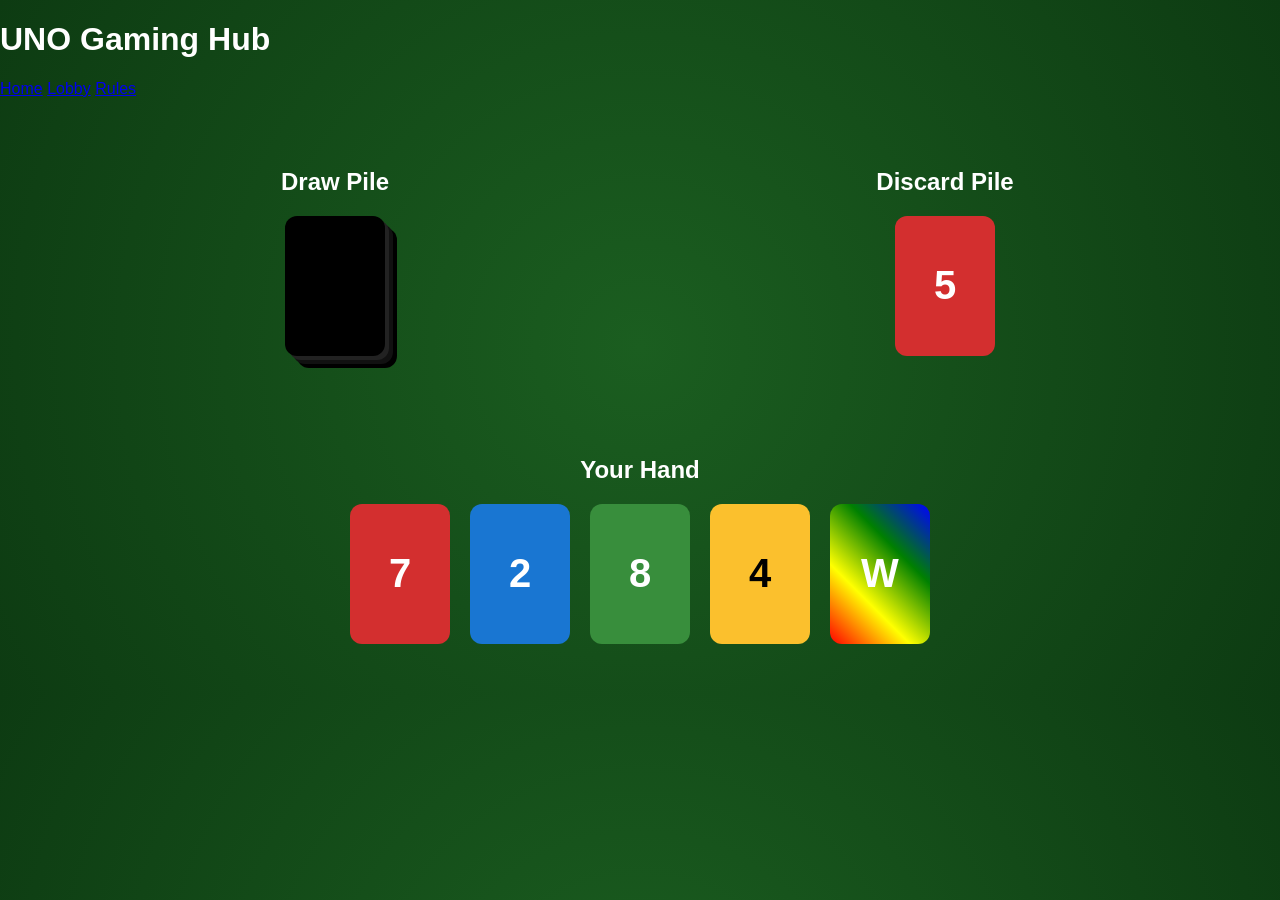
==== deck-table.html @ b7322605 "Added deck table page" ====
<!DOCTYPE html>
<html lang="en">
<head>
    <meta charset="UTF-8">
    <title>UNO Deck Table</title>
    <link rel="stylesheet" href="deck-table.css">
</head>
<body>

<header class="navbar">
    <h1 class="logo">UNO Gaming Hub</h1>
    <nav>
        <a href="index.html">Home</a>
        <a href="game-lobby.html">Lobby</a>
        <a href="rules.html">Rules</a>
    </nav>
</header>

<main class="table-container">

    <!-- DRAW PILE -->
    <section class="deck-area">
        <h2>Draw Pile</h2>
        <div class="deck-stack"></div>
    </section>

    <!-- DISCARD PILE -->
    <section class="deck-area">
        <h2>Discard Pile</h2>
        <div class="card flippable">
            <div class="card-inner">
                <div class="card-front red">5</div>
                <div class="card-back"></div>
            </div>
        </div>
    </section>

    <!-- SAMPLE HAND -->
    <section class="player-hand">
        <h2>Your Hand</h2>

        <div class="hand">
            <div class="card red">7</div>
            <div class="card blue">2</div>
            <div class="card green">8</div>
            <div class="card yellow">4</div>
            <div class="card wild">W</div>
        </div>
    </section>

</main>

</body>
</html>
---- deck-table.css ----
body {
    margin: 0;
    font-family: Arial, sans-serif;
    background:  radial-gradient(circle, #1b5e20, #0d3b12);
    color: white;
}

/* Layout */

.table-container {
    display: grid;
    grid-template-columns: 1fr 1fr;
    gap: 40px;
    padding: 50px;
    text-align: center;
}

.deck-area {
    display: flex;
    flex-direction: column;
    align-items: center;
}

.player-hand {
    grid-column: span 2;
    margin-top: 40px;
}

/* Deck Stack Effect */

.deck-stack {
    width: 100px;
    height: 140px;
    background: black;
    border-radius: 12px;
    position: relative;
    box-shadow: 
        4px 4px 0 #222,
        8px 8px 0 #111,
        12px 12px 0 #000;
}

/* Card Base */

.card {
    width: 100px;
    height: 140px;
    border-radius: 12px;
    display: flex;
    justify-content: center;
    align-items: center;
    font-size: 40px;
    font-weight: bold;
    margin: 0 10px;
    cursor: pointer;
    transition: transform 0.2s ease;
}

.card:hover {
    transform: translateY(-10px);
}

/* UNO Colors */

.red    { background: #d32f2f; }
.blue   { background: #1976d2; }
.green  { background: #388e3c; }
.yellow { background: #fbc02d; color: black; }
.wild   { 
    background: linear-gradient(45deg, red, yellow, green, blue);
}

/* Hand layout */

.hand {
    display: flex;
    justify-content: center;
    margin-top: 20px;
}

.flippable {
    perspective: 1000px;
}

.card-inner {
    position: relative;
    width: 100px;
    height: 140px;
    transition: transform 0.6s;
    transform-style: preserve-3d;
}

.flippable:hover .card-inner {
    transform: rotateY(180deg);
}

.card-front,
.card-back {
    position: absolute;
    width: 100%;
    height: 100%;
    border-radius: 12px;
    backface-visibility: hidden;
    display: flex;
    justify-content: center;
    align-items: center;
}

.card-back {
    background: black;
    transform: rotateY(180deg);
}
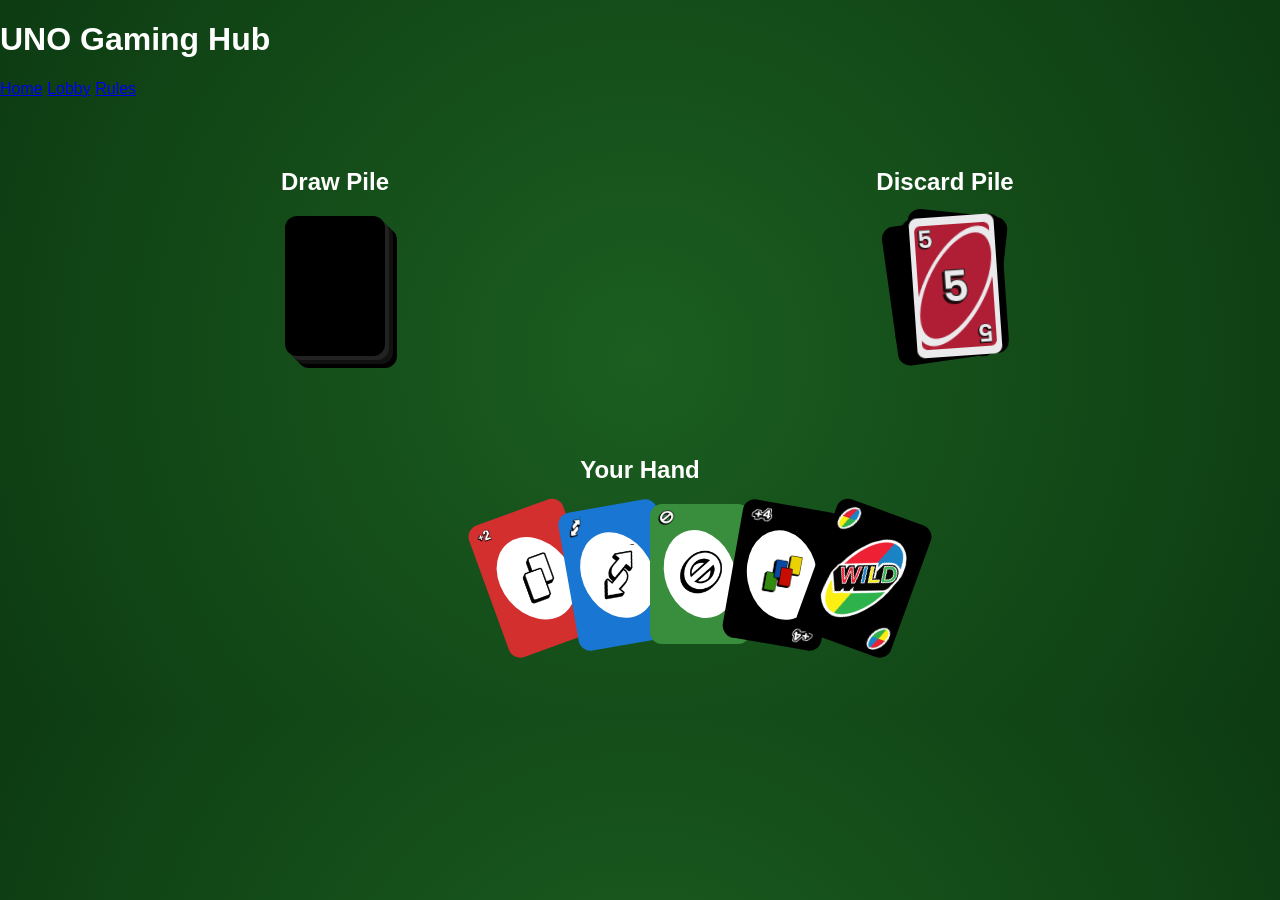
==== commit 7ed6a896: "Created custom styled cards, changed 'your hand' styling" ====
--- a/deck-table.html
+++ b/deck-table.html
@@ -27,24 +27,73 @@
     <!-- DISCARD PILE -->
     <section class="deck-area">
         <h2>Discard Pile</h2>
-        <div class="card flippable">
-            <div class="card-inner">
-                <div class="card-front red">5</div>
-                <div class="card-back"></div>
+        <div class="discard-stack">
+            
+            <!-- bottom cards for stack effect -->
+            <div class="discard-card back1"></div>
+            <div class="discard-card back2"></div>
+
+            <!-- top card with flip -->
+            <div class="card flippable top-discard">
+                <div class="card-inner">
+                    
+                    <!-- FRONT -->
+                    <div class="card-front discard-front">
+                        <img src="Assets/Red- 5.png" class="discard-front-img" alt="Red 5">
+                    </div>
+
+                    <!-- BACK -->
+                    <div class="card-back">
+                        <img src="Assets/Uno_back.png" class="discard-back-img" alt="UNO Back">
+                    </div>
+
+                </div>
             </div>
+
         </div>
     </section>
 
-    <!-- SAMPLE HAND -->
+    <!-- PLAYER HAND -->
     <section class="player-hand">
         <h2>Your Hand</h2>
 
         <div class="hand">
-            <div class="card red">7</div>
-            <div class="card blue">2</div>
-            <div class="card green">8</div>
-            <div class="card yellow">4</div>
-            <div class="card wild">W</div>
+
+            <!-- Red Draw 2 -->
+            <div class="card red">
+                <img src="Assets/plus_2.png" class="corner top-left" alt="plus 2">
+                <img src="Assets/regular_2cards.png" class="center-symbol" alt="two stacked cards">
+                <img src="Assets/plus_2.png" class="corner bottom-right" alt="plus 2">
+            </div>
+
+            <!-- Blue Reverse -->
+            <div class="card blue">
+                <img src="Assets/reverse.png" class="corner top-left" alt="reverse symbol">
+                <img src="Assets/reverse.png" class="center-symbol" alt="reverse symbol">
+                <img src="Assets/reverse.png" class="corner bottom-right" alt="reverse symbol">
+            </div>
+
+            <!-- Green Skip -->
+            <div class="card green">
+                <img src="Assets/skip.png" class="corner top-left" alt="skip symbol">
+                <img src="Assets/skip.png" class="center-symbol" alt="skip symbol">
+                <img src="Assets/skip.png" class="corner bottom-right" alt="skip symbol">
+            </div>
+
+            <!-- Yellow +4 -->
+            <div class="card black">
+                <img src="Assets/plus_4.png" class="corner plus4-corner top-left" alt="plus 4">
+                <img src="Assets/colorful_4cards.png" class="center-symbol" alt="4 stacked colorful cards">
+                <img src="Assets/plus_4.png" class="corner plus4-corner bottom-right" alt="plus 4">
+            </div>
+
+            <!-- Wild -->
+            <div class="card black wild">
+                <img src="Assets/wild_symbol.png" class="corner top-left" alt="wild symbol">
+                <img src="Assets/wild_words_symbol.png" class="center-symbol wild-center" alt="wild spelled out">
+                <img src="Assets/wild_symbol.png" class="corner bottom-right" alt="wild symbol">
+            </div>
+
         </div>
     </section>
 
--- a/deck-table.css
+++ b/deck-table.css
@@ -1,11 +1,14 @@
+
+/* GENERAL */
+
 body {
     margin: 0;
     font-family: Arial, sans-serif;
-    background:  radial-gradient(circle, #1b5e20, #0d3b12);
+    background: radial-gradient(circle, #1b5e20, #0d3b12);
     color: white;
 }
 
-/* Layout */
+/* LAYOUT */
 
 .table-container {
     display: grid;
@@ -26,7 +29,7 @@
     margin-top: 40px;
 }
 
-/* Deck Stack Effect */
+/* DRAW PILE */
 
 .deck-stack {
     width: 100px;
@@ -40,73 +43,183 @@
         12px 12px 0 #000;
 }
 
-/* Card Base */
+/* BASE CARD */
 
 .card {
     width: 100px;
     height: 140px;
     border-radius: 12px;
+    position: relative;
     display: flex;
     justify-content: center;
     align-items: center;
-    font-size: 40px;
-    font-weight: bold;
     margin: 0 10px;
     cursor: pointer;
-    transition: transform 0.2s ease;
-}
-
-.card:hover {
+    overflow: hidden;
+}
+
+/* Hand card hover lift */
+.hand .card:hover {
     transform: translateY(-10px);
 }
 
-/* UNO Colors */
-
+/* WHITE OVAL ON HAND CARDS ONLY */
+.card::before {
+    content: "";
+    position: absolute;
+    width: 70px;
+    height: 90px;
+    background: white;
+    border-radius: 50%;
+    transform: rotate(-20deg);
+    z-index: 1;
+}
+
+/* REMOVE OVAL FOR WILD CARDS */
+.card.wild::before {
+    display: none;
+}
+
+/* DISCARD PILE STACK */
+
+.discard-stack {
+    position: relative;
+    width: 100px;
+    height: 140px;
+}
+
+.discard-card {
+    position: absolute;
+    width: 100px;
+    height: 140px;
+    background: black;
+    border-radius: 12px;
+}
+
+/* messy stack effect */
+.back1 {
+    transform: rotate(-8deg) translate(-6px, 4px);
+}
+.back2 {
+    transform: rotate(6deg) translate(6px, -4px);
+}
+
+/* top discard card */
+.top-discard {
+    position: absolute;
+    transform: rotate(-4deg);
+}
+.top-discard::before {
+    display: none; /* remove oval for discard pile */
+}
+
+/* FLIP ANIMATION */
+.flippable {
+    perspective: 1000px;
+}
+
+.card-inner {
+    position: relative;
+    width: 100%;
+    height: 100%;
+    transition: transform 0.6s;
+    transform-style: preserve-3d;
+}
+
+.flippable:hover .card-inner {
+    transform: rotateY(180deg);
+}
+
+/* CARD FACES */
+.card-front,
+.card-back {
+    position: absolute;
+    width: 100%;
+    height: 100%;
+    border-radius: 12px;
+    backface-visibility: hidden;
+    display: flex;
+    justify-content: center;
+    align-items: center;
+}
+
+/* DISCARD CARD FRONT IMAGE */
+.discard-front {
+    background: black;
+    border-radius: 12px;
+}
+
+.discard-front-img,
+.discard-back-img {
+    width: 100%;
+    height: 100%;
+    border-radius: 12px;
+    object-fit: contain;
+}
+
+/* CARD BACK */
+.card-back {
+    background: black;
+    transform: rotateY(180deg);
+}
+
+/* SYMBOLS */
+.corner {
+    position: absolute;
+    width: 20px;
+    z-index: 2;
+}
+
+.plus4-corner {
+    width: 28px;
+}
+
+.top-left {
+    top: 6px;
+    left: 6px;
+}
+
+.bottom-right {
+    bottom: 6px;
+    right: 6px;
+    transform: rotate(180deg);
+}
+
+.center-symbol {
+    width: 55px;
+    z-index: 2;
+}
+
+.wild-center {
+    width: 70px;
+}
+
+/* UNO COLORS */
 .red    { background: #d32f2f; }
 .blue   { background: #1976d2; }
 .green  { background: #388e3c; }
 .yellow { background: #fbc02d; color: black; }
-.wild   { 
-    background: linear-gradient(45deg, red, yellow, green, blue);
-}
-
-/* Hand layout */
-
+.black  { background: black; }
+
+/* PLAYER HAND FANNED LAYOUT */
 .hand {
     display: flex;
     justify-content: center;
-    margin-top: 20px;
-}
-
-.flippable {
-    perspective: 1000px;
-}
-
-.card-inner {
-    position: relative;
-    width: 100px;
-    height: 140px;
-    transition: transform 0.6s;
-    transform-style: preserve-3d;
-}
-
-.flippable:hover .card-inner {
-    transform: rotateY(180deg);
-}
-
-.card-front,
-.card-back {
-    position: absolute;
-    width: 100%;
-    height: 100%;
-    border-radius: 12px;
-    backface-visibility: hidden;
-    display: flex;
-    justify-content: center;
-    align-items: center;
-}
-
-.card-back {
-    background: black;
-    transform: rotateY(180deg);
-}+    position: relative;
+    height: 160px;
+}
+
+.hand .card {
+    position: absolute;
+    top: 0;
+    left: 50%;
+    transform-origin: bottom center;
+    transition: transform 0.2s ease;
+}
+
+/* Fan rotation for 5 cards example */
+.hand .card:nth-child(1) { transform: translateX(-140px) rotate(-20deg); z-index:1; }
+.hand .card:nth-child(2) { transform: translateX(-70px) rotate(-10deg); z-index:2; }
+.hand .card:nth-child(3) { transform: translateX(0px) rotate(0deg); z-index:3; }
+.hand .card:nth-child(4) { transform: translateX(70px) rotate(10deg); z-index:4; }
+.hand .card:nth-child(5) { transform: translateX(140px) rotate(20deg); z-index:5; }
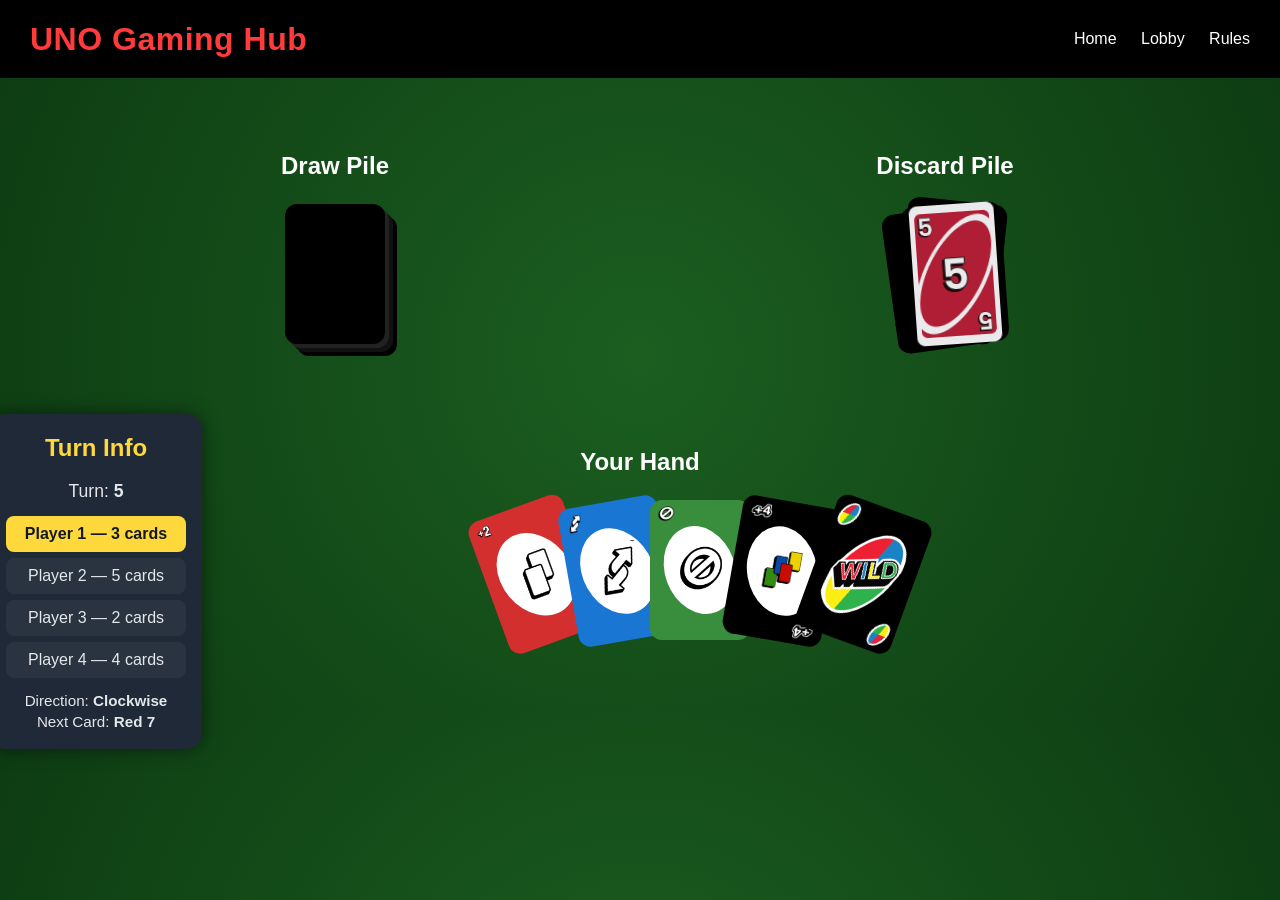
==== commit 811ae87b: "Added turn indicator to deck tables page" ====
--- a/deck-table.html
+++ b/deck-table.html
@@ -16,7 +16,7 @@
     </nav>
 </header>
 
-<main class="table-container">
+<main class="table-container fade-in">
 
     <!-- DRAW PILE -->
     <section class="deck-area">
@@ -52,6 +52,25 @@
 
         </div>
     </section>
+
+
+<div class="player-area">
+
+    <!-- TURN INDICATOR -->
+    <aside class="turn-indicator">
+        <h2>Turn Info</h2>
+        <div class="turn-counter">Turn: <strong>5</strong></div>
+        <ul class="player-list">
+            <li class="active">Player 1 — 3 cards</li>
+            <li>Player 2 — 5 cards</li>
+            <li>Player 3 — 2 cards</li>
+            <li>Player 4 — 4 cards</li>
+        </ul>
+        <div class="additional-info">
+            Direction: <strong>Clockwise</strong><br>
+            Next Card: <strong>Red 7</strong>
+        </div>
+    </aside>
 
     <!-- PLAYER HAND -->
     <section class="player-hand">
@@ -93,10 +112,9 @@
                 <img src="Assets/wild_words_symbol.png" class="center-symbol wild-center" alt="wild spelled out">
                 <img src="Assets/wild_symbol.png" class="corner bottom-right" alt="wild symbol">
             </div>
-
         </div>
     </section>
-
+</div>
 </main>
 
 </body>
--- a/deck-table.css
+++ b/deck-table.css
@@ -1,11 +1,49 @@
-
 /* GENERAL */
 
 body {
     margin: 0;
-    font-family: Arial, sans-serif;
+    font-family: Arial, Helvetica, sans-serif;
     background: radial-gradient(circle, #1b5e20, #0d3b12);
     color: white;
+    line-height: 1.5;
+}
+
+/* HEADER / NAVBAR */
+
+.navbar {
+    display: flex;
+    justify-content: space-between;
+    align-items: center;
+    padding: 15px 30px;
+    background: #000000;
+}
+
+.logo {
+    margin: 0;
+    color: #ff3b3b;
+    letter-spacing: 0.5px;
+}
+
+.navbar nav a {
+    text-decoration: none;
+    color: #ffffff;
+    margin-left: 20px;
+    transition: 0.25s;
+}
+
+.navbar nav a:hover {
+    color: #ffd93b;
+}
+
+/* PAGE FADE-IN */
+
+.fade-in {
+    animation: fadeIn 0.8s ease-in-out;
+}
+
+@keyframes fadeIn {
+    from { opacity: 0; transform: translateY(10px); }
+    to { opacity: 1; transform: translateY(0); }
 }
 
 /* LAYOUT */
@@ -110,7 +148,7 @@
     transform: rotate(-4deg);
 }
 .top-discard::before {
-    display: none; /* remove oval for discard pile */
+    display: none; 
 }
 
 /* FLIP ANIMATION */
@@ -217,6 +255,82 @@
     transition: transform 0.2s ease;
 }
 
+
+
+/* PLAYER AREA WRAPPER */
+.player-area {
+    display: flex;
+    justify-content: center;
+    align-items: flex-start;
+    gap: 30px;
+    grid-column: span 2; /* spans the full width of table-container */
+    position: relative;
+}
+
+/* TURN INDICATOR */
+.turn-indicator {
+    position: absolute; 
+    left: -60px;  /* moves it to the left */
+    top: 30px;   
+    background: #1f2937;
+    border-radius: 16px;
+    padding: 16px;
+    box-shadow: 0 0 18px rgba(0,0,0,0.5);
+    color: #e5e7eb;
+    min-width: 180px;
+    flex-shrink: 0;
+}
+
+
+.turn-indicator h2 {
+    margin-top: 0;
+    margin-bottom: 12px;
+    color: #ffd93b;
+}
+
+.turn-counter {
+    font-size: 1.1rem;
+    margin-bottom: 12px;
+}
+
+.player-list {
+    list-style: none;
+    margin: 0 0 12px 0;
+    padding: 0;
+}
+
+.player-list li {
+    padding: 6px 8px;
+    border-radius: 8px;
+    margin-bottom: 6px;
+    background: rgba(255,255,255,0.05);
+    transition: 0.2s;
+}
+
+.player-list li.active {
+    background: #ffd93b;
+    color: #111827;
+    font-weight: bold;
+}
+
+.additional-info {
+    font-size: 0.95rem;
+    line-height: 1.4;
+    color: #e5e7eb;
+}
+
+/* RESPONSIVE */
+@media (max-width: 980px) {
+    .player-area {
+        flex-direction: column;
+        align-items: center;
+    }
+    .turn-indicator {
+        width: 100%;
+        margin-bottom: 20px;
+    }
+}
+
 /* Fan rotation for 5 cards example */
 .hand .card:nth-child(1) { transform: translateX(-140px) rotate(-20deg); z-index:1; }
 .hand .card:nth-child(2) { transform: translateX(-70px) rotate(-10deg); z-index:2; }
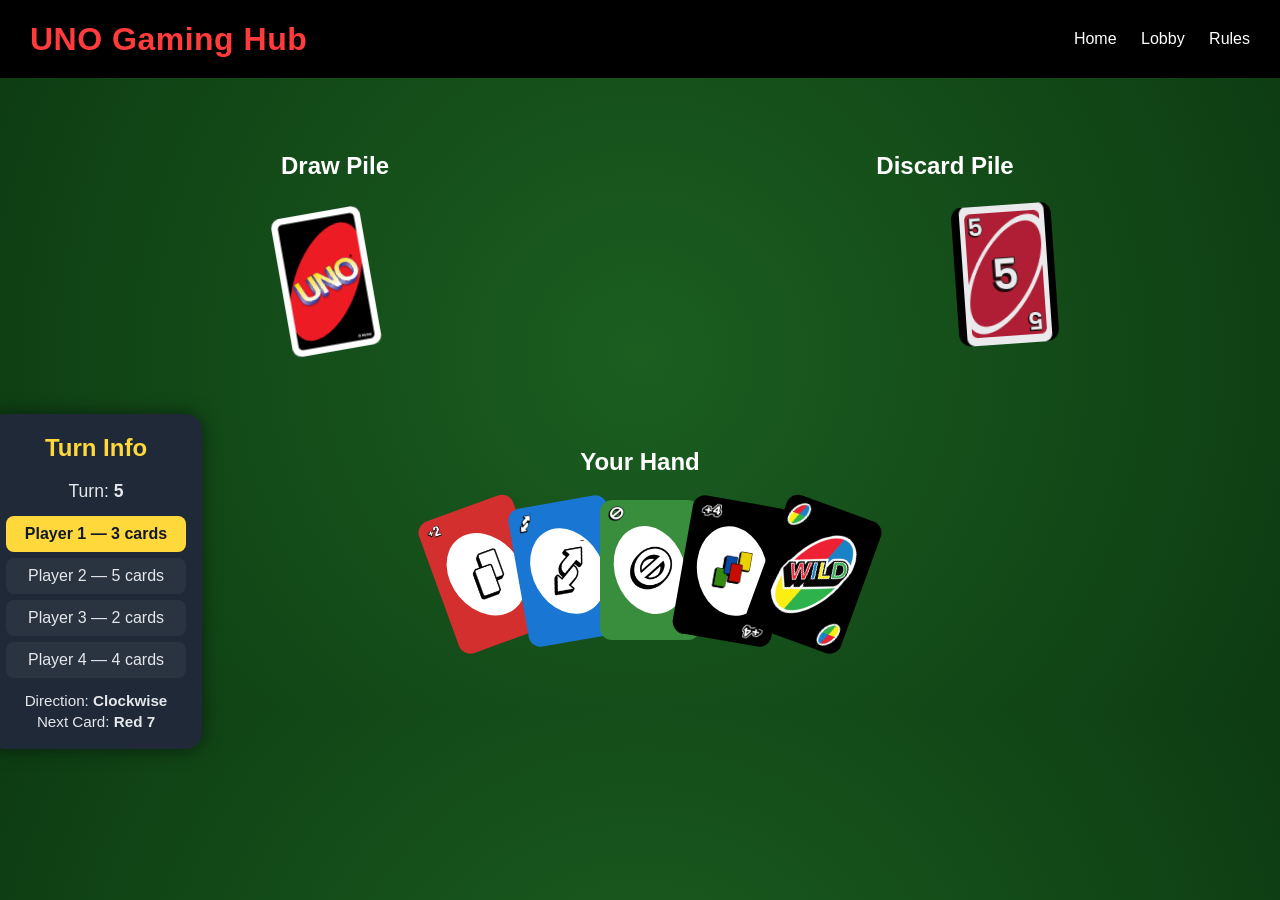
==== commit 26cfa3d8: "Fixed draw pile flip, changed deck stack a bit" ====
--- a/deck-table.html
+++ b/deck-table.html
@@ -21,7 +21,21 @@
     <!-- DRAW PILE -->
     <section class="deck-area">
         <h2>Draw Pile</h2>
-        <div class="deck-stack"></div>
+            <div class="card flippable top-draw">
+                <div class="card-inner">
+                    
+                    <!-- FRONT -->
+                    <div class="card-front draw-front">
+                        <img src="Assets/Uno_back.png" class="draw-front-img" alt="UNO Back">
+                    </div>
+
+                    <!-- BACK -->
+                    <div class="card-back">
+                        <img src="Assets/Green Reverse- 1.png" class="discard-back-img" alt="Green reverse">
+                    </div>
+
+                </div>
+            </div>
     </section>
 
     <!-- DISCARD PILE -->
@@ -29,10 +43,6 @@
         <h2>Discard Pile</h2>
         <div class="discard-stack">
             
-            <!-- bottom cards for stack effect -->
-            <div class="discard-card back1"></div>
-            <div class="discard-card back2"></div>
-
             <!-- top card with flip -->
             <div class="card flippable top-discard">
                 <div class="card-inner">
--- a/deck-table.css
+++ b/deck-table.css
@@ -1,4 +1,3 @@
-/* GENERAL */
 
 body {
     margin: 0;
@@ -67,19 +66,7 @@
     margin-top: 40px;
 }
 
-/* DRAW PILE */
-
-.deck-stack {
-    width: 100px;
-    height: 140px;
-    background: black;
-    border-radius: 12px;
-    position: relative;
-    box-shadow: 
-        4px 4px 0 #222,
-        8px 8px 0 #111,
-        12px 12px 0 #000;
-}
+
 
 /* BASE CARD */
 
@@ -96,10 +83,6 @@
     overflow: hidden;
 }
 
-/* Hand card hover lift */
-.hand .card:hover {
-    transform: translateY(-10px);
-}
 
 /* WHITE OVAL ON HAND CARDS ONLY */
 .card::before {
@@ -118,22 +101,6 @@
     display: none;
 }
 
-/* DISCARD PILE STACK */
-
-.discard-stack {
-    position: relative;
-    width: 100px;
-    height: 140px;
-}
-
-.discard-card {
-    position: absolute;
-    width: 100px;
-    height: 140px;
-    background: black;
-    border-radius: 12px;
-}
-
 /* messy stack effect */
 .back1 {
     transform: rotate(-8deg) translate(-6px, 4px);
@@ -149,6 +116,16 @@
 }
 .top-discard::before {
     display: none; 
+}
+
+/* DRAW PILE */
+.top-draw {
+    transform: rotate(-10deg) translate(-10px, 6px);
+}
+
+.top-draw::before,
+.top-discard::before {
+    display: none;
 }
 
 /* FLIP ANIMATION */
@@ -201,6 +178,21 @@
     transform: rotateY(180deg);
 }
 
+/*Draw card front image */
+.draw -front {
+    background: black;
+    border-radius: 12px;
+}
+
+.draw-front-img,
+.draw-back-img {
+    width: 100%;
+    height: 100%;
+    border-radius: 12px;
+    object-fit: contain;
+}
+
+
 /* SYMBOLS */
 .corner {
     position: absolute;
@@ -239,21 +231,6 @@
 .yellow { background: #fbc02d; color: black; }
 .black  { background: black; }
 
-/* PLAYER HAND FANNED LAYOUT */
-.hand {
-    display: flex;
-    justify-content: center;
-    position: relative;
-    height: 160px;
-}
-
-.hand .card {
-    position: absolute;
-    top: 0;
-    left: 50%;
-    transform-origin: bottom center;
-    transition: transform 0.2s ease;
-}
 
 
 
@@ -263,14 +240,14 @@
     justify-content: center;
     align-items: flex-start;
     gap: 30px;
-    grid-column: span 2; /* spans the full width of table-container */
+    grid-column: span 2; 
     position: relative;
 }
 
 /* TURN INDICATOR */
 .turn-indicator {
     position: absolute; 
-    left: -60px;  /* moves it to the left */
+    left: -60px;  
     top: 30px;   
     background: #1f2937;
     border-radius: 16px;
@@ -331,9 +308,40 @@
     }
 }
 
-/* Fan rotation for 5 cards example */
-.hand .card:nth-child(1) { transform: translateX(-140px) rotate(-20deg); z-index:1; }
-.hand .card:nth-child(2) { transform: translateX(-70px) rotate(-10deg); z-index:2; }
-.hand .card:nth-child(3) { transform: translateX(0px) rotate(0deg); z-index:3; }
-.hand .card:nth-child(4) { transform: translateX(70px) rotate(10deg); z-index:4; }
-.hand .card:nth-child(5) { transform: translateX(140px) rotate(20deg); z-index:5; }+/* PLAYER HAND FANNED LAYOUT WITH HOVER LIFT + GLOW */
+.hand {
+    display: flex;
+    justify-content: center;
+    position: relative;
+    height: 160px;
+    transform: translateX(-50px); 
+}
+
+/* Base card styles inside hand */
+.hand .card {
+    position: absolute;
+    top: 0;
+    left: 50%;
+    transform-origin: bottom center;
+    transition: transform 0.2s ease, box-shadow 0.2s ease;
+}
+
+
+.hand .card:nth-child(1) { --card-x: -140px; --card-rot: -20deg; z-index:1; }
+.hand .card:nth-child(2) { --card-x: -70px; --card-rot: -10deg; z-index:2; }
+.hand .card:nth-child(3) { --card-x: 0px; --card-rot: 0deg; z-index:3; }
+.hand .card:nth-child(4) { --card-x: 70px; --card-rot: 10deg; z-index:4; }
+.hand .card:nth-child(5) { --card-x: 140px; --card-rot: 20deg; z-index:5; }
+
+
+.hand .card {
+    transform: translateX(var(--card-x, 0)) rotate(var(--card-rot, 0deg));
+}
+
+.hand .card:hover {
+    transform: translateX(var(--card-x, 0)) translateY(-15px) rotate(var(--card-rot, 0deg));
+    box-shadow: 
+        0 0 20px 6px rgba(255, 255, 255, 0.8), 
+        0 0 30px 10px rgba(255, 255, 255, 0.4);
+    transition: transform 0.2s ease, box-shadow 0.2s ease;
+}
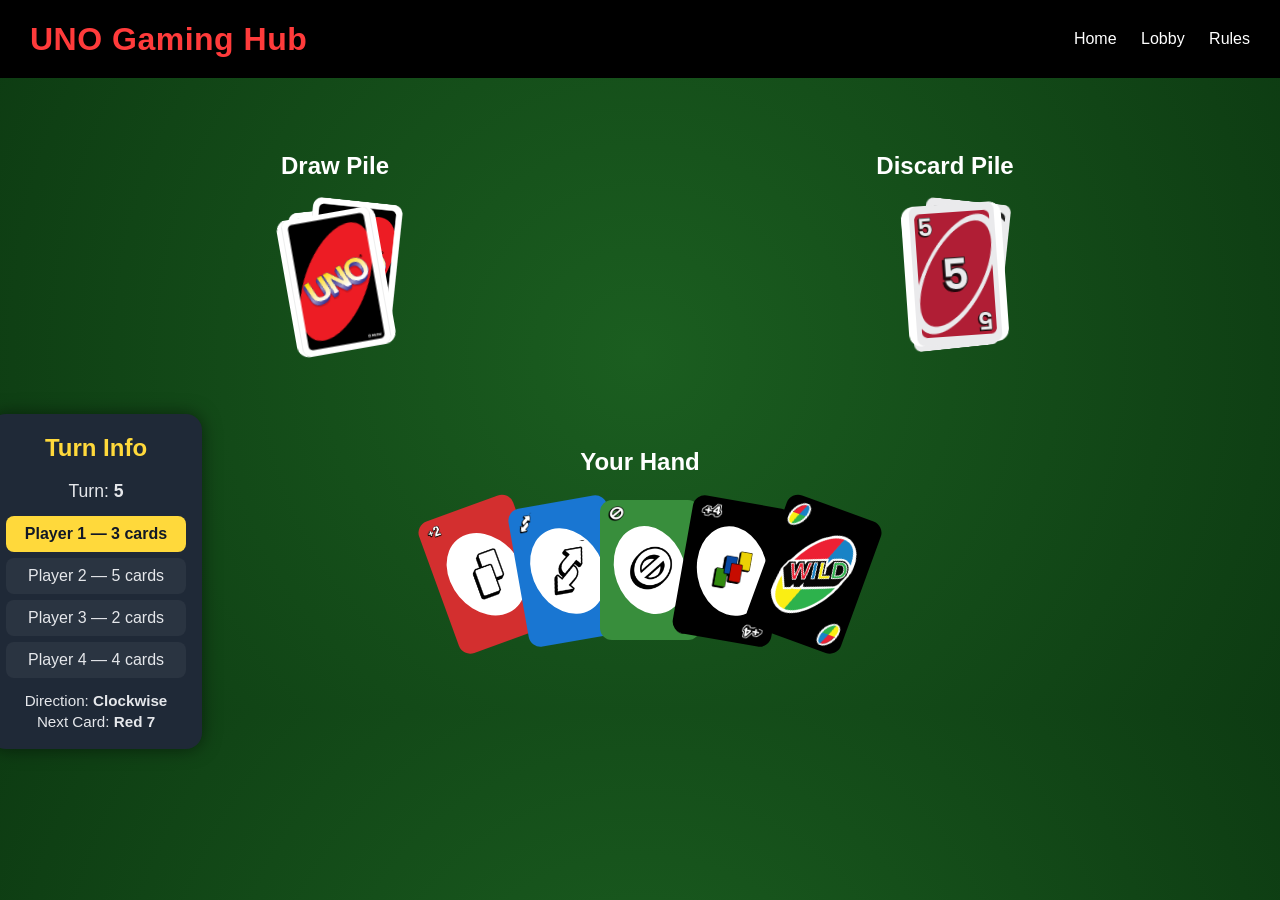
==== commit 58b2d9b3: "FInished deck stack animations" ====
--- a/deck-table.html
+++ b/deck-table.html
@@ -18,51 +18,77 @@
 
 <main class="table-container fade-in">
 
-    <!-- DRAW PILE -->
-    <section class="deck-area">
-        <h2>Draw Pile</h2>
-            <div class="card flippable top-draw">
-                <div class="card-inner">
-                    
-                    <!-- FRONT -->
-                    <div class="card-front draw-front">
-                        <img src="Assets/Uno_back.png" class="draw-front-img" alt="UNO Back">
-                    </div>
+<!-- DRAW PILE -->
+<section class="deck-area">
+    <h2>Draw Pile</h2>
 
-                    <!-- BACK -->
-                    <div class="card-back">
-                        <img src="Assets/Green Reverse- 1.png" class="discard-back-img" alt="Green reverse">
-                    </div>
+    <div class="discard-stack">
 
+        <!-- bottom cards  -->
+        <div class="card back1">
+            <img src="Assets/Uno_back.png" class="draw-front-img" alt="UNO Back">
+        </div>
+
+        <div class="card back2">
+            <img src="Assets/Uno_back.png" class="draw-front-img" alt="UNO Back">
+        </div>
+
+        <!-- top card -->
+        <div class="card flippable top-draw">
+            <div class="card-inner">
+                
+                <!-- bottom cards  -->
+                <div class="card-front draw-front">
+                    <img src="Assets/Uno_back.png" class="draw-front-img" alt="UNO Back">
                 </div>
+
+                <!-- BACK -->
+                <div class="card-back">
+                    <img src="Assets/Green Reverse- 1.png" class="discard-back-img" alt="Green reverse">
+                </div>
+
             </div>
-    </section>
+        </div>
 
-    <!-- DISCARD PILE -->
-    <section class="deck-area">
-        <h2>Discard Pile</h2>
-        <div class="discard-stack">
-            
-            <!-- top card with flip -->
-            <div class="card flippable top-discard">
-                <div class="card-inner">
-                    
-                    <!-- FRONT -->
-                    <div class="card-front discard-front">
-                        <img src="Assets/Red- 5.png" class="discard-front-img" alt="Red 5">
-                    </div>
+    </div>
+</section>
 
-                    <!-- BACK -->
-                    <div class="card-back">
-                        <img src="Assets/Uno_back.png" class="discard-back-img" alt="UNO Back">
-                    </div>
 
+<!-- DISCARD PILE -->
+<section class="deck-area">
+    <h2>Discard Pile</h2>
+
+    <div class="discard-stack">
+
+        <!-- bottom cards -->
+        <div class="card back1">
+            <img src="Assets/Blue- 12.png" class="discard-back-img" alt="UNO Back">
+        </div>
+
+        <div class="card back2">
+            <img src="Assets/Wild-3.png" class="discard-back-img" alt="UNO Back">
+        </div>
+
+        <!-- top card with flip -->
+        <div class="card flippable top-discard">
+            <div class="card-inner">
+                
+                <!-- FRONT -->
+                <div class="card-front discard-front">
+                    <img src="Assets/Red- 5.png" class="discard-front-img" alt="Red 5">
                 </div>
+
+                <!-- BACK -->
+                <div class="card-back">
+                    <img src="Assets/Uno_back.png" class="discard-back-img" alt="UNO Back">
+                </div>
+
             </div>
+        </div>
 
-        </div>
-    </section>
+    </div>
 
+</section>
 
 <div class="player-area">
 
--- a/deck-table.css
+++ b/deck-table.css
@@ -7,14 +7,13 @@
     line-height: 1.5;
 }
 
-/* HEADER / NAVBAR */
-
+/* NAVBAR */
 .navbar {
     display: flex;
     justify-content: space-between;
     align-items: center;
     padding: 15px 30px;
-    background: #000000;
+    background: #000;
 }
 
 .logo {
@@ -25,7 +24,7 @@
 
 .navbar nav a {
     text-decoration: none;
-    color: #ffffff;
+    color: white;
     margin-left: 20px;
     transition: 0.25s;
 }
@@ -34,8 +33,7 @@
     color: #ffd93b;
 }
 
-/* PAGE FADE-IN */
-
+/* PAGE ANIMATION */
 .fade-in {
     animation: fadeIn 0.8s ease-in-out;
 }
@@ -46,7 +44,6 @@
 }
 
 /* LAYOUT */
-
 .table-container {
     display: grid;
     grid-template-columns: 1fr 1fr;
@@ -66,10 +63,7 @@
     margin-top: 40px;
 }
 
-
-
-/* BASE CARD */
-
+/* CARD BASE */
 .card {
     width: 100px;
     height: 140px;
@@ -83,8 +77,7 @@
     overflow: hidden;
 }
 
-
-/* WHITE OVAL ON HAND CARDS ONLY */
+/* UNO WHITE OVAL */
 .card::before {
     content: "";
     position: absolute;
@@ -96,39 +89,46 @@
     z-index: 1;
 }
 
-/* REMOVE OVAL FOR WILD CARDS */
-.card.wild::before {
+/*remove ovals from non-hand cards */
+.card.wild::before,
+.top-draw::before,
+.top-discard::before,
+.back1::before,
+.back2::before {
     display: none;
 }
 
-/* messy stack effect */
-.back1 {
-    transform: rotate(-8deg) translate(-6px, 4px);
-}
-.back2 {
-    transform: rotate(6deg) translate(6px, -4px);
-}
-
-/* top discard card */
-.top-discard {
-    position: absolute;
-    transform: rotate(-4deg);
-}
-.top-discard::before {
-    display: none; 
-}
-
-/* DRAW PILE */
+/* CARD STACK EFFECTS */
+.back1 { transform: rotate(-8deg) translate(-6px, 4px); }
+.back2 { transform: rotate(6deg) translate(6px, -4px); }
+
 .top-draw {
     transform: rotate(-10deg) translate(-10px, 6px);
 }
 
-.top-draw::before,
-.top-discard::before {
-    display: none;
-}
-
-/* FLIP ANIMATION */
+.top-discard {
+    position: absolute;
+    transform: rotate(-4deg);
+}
+
+/* STACK HOVER SPREAD EFFECT */
+
+.discard-stack:hover .back1 {
+    transform: rotate(-14deg) translate(-80px, 10px);
+}
+
+.discard-stack:hover .back2 {
+    transform: rotate(14deg) translate(80px, -10px);
+}
+
+
+.back1,
+.back2 {
+    transition: transform 0.35s ease;
+}
+
+
+/* CARD FLIP ANIMATION */
 .flippable {
     perspective: 1000px;
 }
@@ -158,32 +158,21 @@
     align-items: center;
 }
 
-/* DISCARD CARD FRONT IMAGE */
-.discard-front {
-    background: black;
+.card-back {
+    background: rgb(255, 255, 255);
+    transform: rotateY(180deg);
+}
+
+/* Card front containers */
+.discard-front,
+.draw-front {
+    background: rgb(255, 255, 255);
     border-radius: 12px;
 }
 
+/* Images */
 .discard-front-img,
-.discard-back-img {
-    width: 100%;
-    height: 100%;
-    border-radius: 12px;
-    object-fit: contain;
-}
-
-/* CARD BACK */
-.card-back {
-    background: black;
-    transform: rotateY(180deg);
-}
-
-/*Draw card front image */
-.draw -front {
-    background: black;
-    border-radius: 12px;
-}
-
+.discard-back-img,
 .draw-front-img,
 .draw-back-img {
     width: 100%;
@@ -192,7 +181,6 @@
     object-fit: contain;
 }
 
-
 /* SYMBOLS */
 .corner {
     position: absolute;
@@ -200,9 +188,7 @@
     z-index: 2;
 }
 
-.plus4-corner {
-    width: 28px;
-}
+.plus4-corner { width: 28px; }
 
 .top-left {
     top: 6px;
@@ -220,11 +206,9 @@
     z-index: 2;
 }
 
-.wild-center {
-    width: 70px;
-}
-
-/* UNO COLORS */
+.wild-center { width: 70px; }
+
+/*  UNO COLORS */
 .red    { background: #d32f2f; }
 .blue   { background: #1976d2; }
 .green  { background: #388e3c; }
@@ -232,23 +216,50 @@
 .black  { background: black; }
 
 
-
-
-/* PLAYER AREA WRAPPER */
+/* STACK CONTAINER */
+.discard-stack {
+    position: relative;
+    width: 100px;
+    height: 140px;
+}
+
+
+.discard-stack .card {
+    position: absolute;
+}
+
+.back1 {
+    transform: rotate(-6deg) translate(-6px, 4px);
+    z-index: 1;
+}
+
+.back2 {
+    transform: rotate(6deg) translate(6px, -4px);
+    z-index: 2;
+}
+
+.top-draw,
+.top-discard {
+    z-index: 3;
+}
+
+
+
+/* PLAYER AREA */
 .player-area {
     display: flex;
     justify-content: center;
     align-items: flex-start;
     gap: 30px;
-    grid-column: span 2; 
+    grid-column: span 2;
     position: relative;
 }
 
 /* TURN INDICATOR */
 .turn-indicator {
-    position: absolute; 
-    left: -60px;  
-    top: 30px;   
+    position: absolute;
+    left: -60px;
+    top: 30px;
     background: #1f2937;
     border-radius: 16px;
     padding: 16px;
@@ -258,10 +269,8 @@
     flex-shrink: 0;
 }
 
-
 .turn-indicator h2 {
-    margin-top: 0;
-    margin-bottom: 12px;
+    margin: 0 0 12px;
     color: #ffd93b;
 }
 
@@ -272,7 +281,7 @@
 
 .player-list {
     list-style: none;
-    margin: 0 0 12px 0;
+    margin: 0 0 12px;
     padding: 0;
 }
 
@@ -293,55 +302,61 @@
 .additional-info {
     font-size: 0.95rem;
     line-height: 1.4;
-    color: #e5e7eb;
+}
+
+/* PLAYER HAND FAN */
+.hand {
+    display: flex;
+    justify-content: center;
+    position: relative;
+    height: 160px;
+    transform: translateX(-50px);
+}
+
+.hand .card {
+    position: absolute;
+    top: 0;
+    left: 50%;
+    transform-origin: bottom center;
+    transition: transform 0.2s ease, box-shadow 0.2s ease;
+}
+
+/* Card fan positions */
+.hand .card:nth-child(1) { --card-x: -140px; --card-rot: -20deg; z-index:1; }
+.hand .card:nth-child(2) { --card-x: -70px;  --card-rot: -10deg; z-index:2; }
+.hand .card:nth-child(3) { --card-x: 0px;    --card-rot: 0deg;   z-index:3; }
+.hand .card:nth-child(4) { --card-x: 70px;   --card-rot: 10deg;  z-index:4; }
+.hand .card:nth-child(5) { --card-x: 140px;  --card-rot: 20deg;  z-index:5; }
+
+.hand .card {
+    transform: translateX(var(--card-x)) rotate(var(--card-rot));
+}
+
+.hand .card:hover {
+    transform:
+        translateX(var(--card-x))
+        translateY(-15px)
+        rotate(var(--card-rot));
+
+    box-shadow:
+        0 0 20px 6px rgba(255,255,255,0.8),
+        0 0 30px 10px rgba(255,255,255,0.4);
 }
 
 /* RESPONSIVE */
 @media (max-width: 980px) {
+
     .player-area {
         flex-direction: column;
         align-items: center;
     }
+
     .turn-indicator {
         width: 100%;
         margin-bottom: 20px;
+        position: relative;
+        left: 0;
+        top: 0;
     }
-}
-
-/* PLAYER HAND FANNED LAYOUT WITH HOVER LIFT + GLOW */
-.hand {
-    display: flex;
-    justify-content: center;
-    position: relative;
-    height: 160px;
-    transform: translateX(-50px); 
-}
-
-/* Base card styles inside hand */
-.hand .card {
-    position: absolute;
-    top: 0;
-    left: 50%;
-    transform-origin: bottom center;
-    transition: transform 0.2s ease, box-shadow 0.2s ease;
-}
-
-
-.hand .card:nth-child(1) { --card-x: -140px; --card-rot: -20deg; z-index:1; }
-.hand .card:nth-child(2) { --card-x: -70px; --card-rot: -10deg; z-index:2; }
-.hand .card:nth-child(3) { --card-x: 0px; --card-rot: 0deg; z-index:3; }
-.hand .card:nth-child(4) { --card-x: 70px; --card-rot: 10deg; z-index:4; }
-.hand .card:nth-child(5) { --card-x: 140px; --card-rot: 20deg; z-index:5; }
-
-
-.hand .card {
-    transform: translateX(var(--card-x, 0)) rotate(var(--card-rot, 0deg));
-}
-
-.hand .card:hover {
-    transform: translateX(var(--card-x, 0)) translateY(-15px) rotate(var(--card-rot, 0deg));
-    box-shadow: 
-        0 0 20px 6px rgba(255, 255, 255, 0.8), 
-        0 0 30px 10px rgba(255, 255, 255, 0.4);
-    transition: transform 0.2s ease, box-shadow 0.2s ease;
+
 }
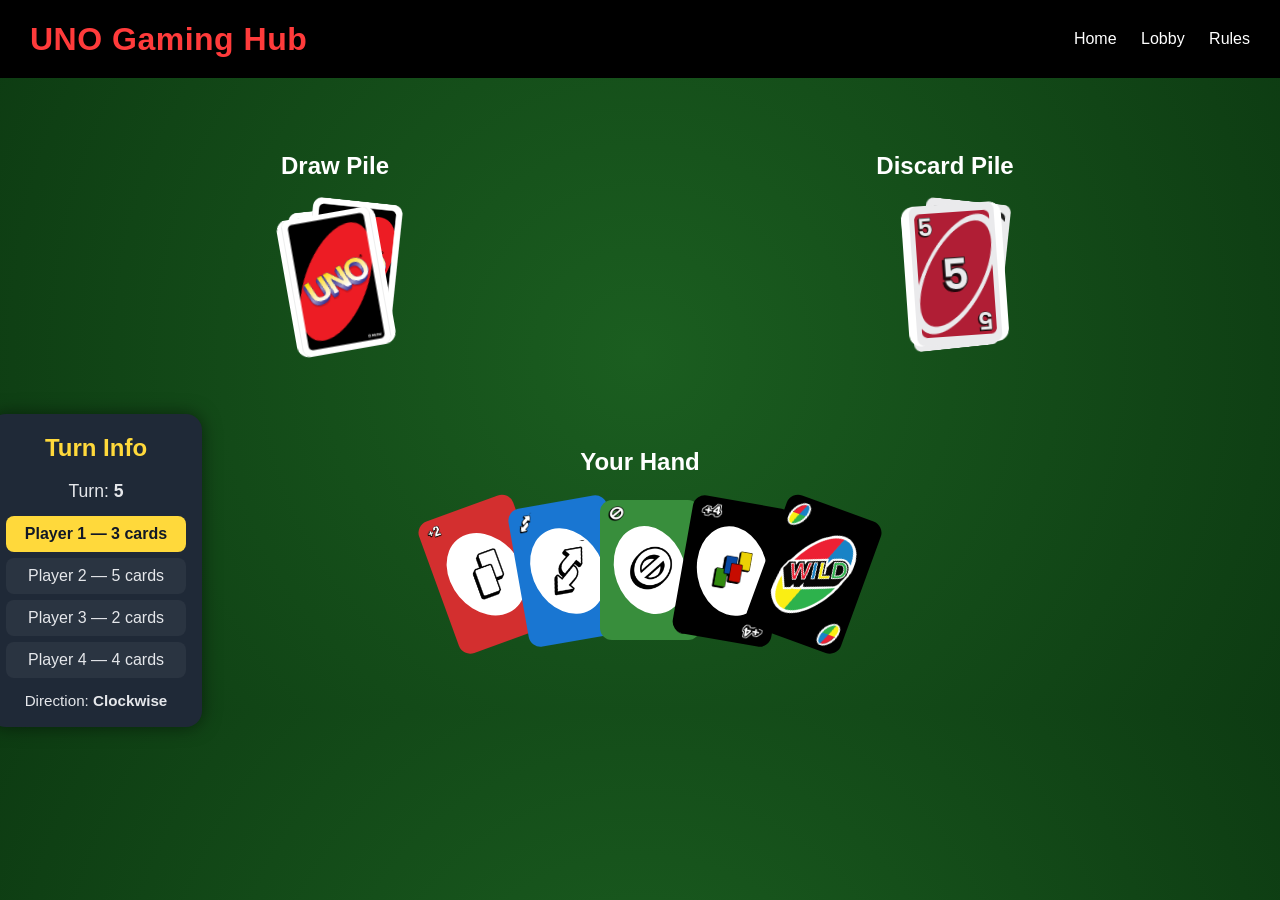
==== commit f1d934c5: "Updated readme for deck-table and homepage" ====
--- a/deck-table.html
+++ b/deck-table.html
@@ -104,7 +104,6 @@
         </ul>
         <div class="additional-info">
             Direction: <strong>Clockwise</strong><br>
-            Next Card: <strong>Red 7</strong>
         </div>
     </aside>
 
